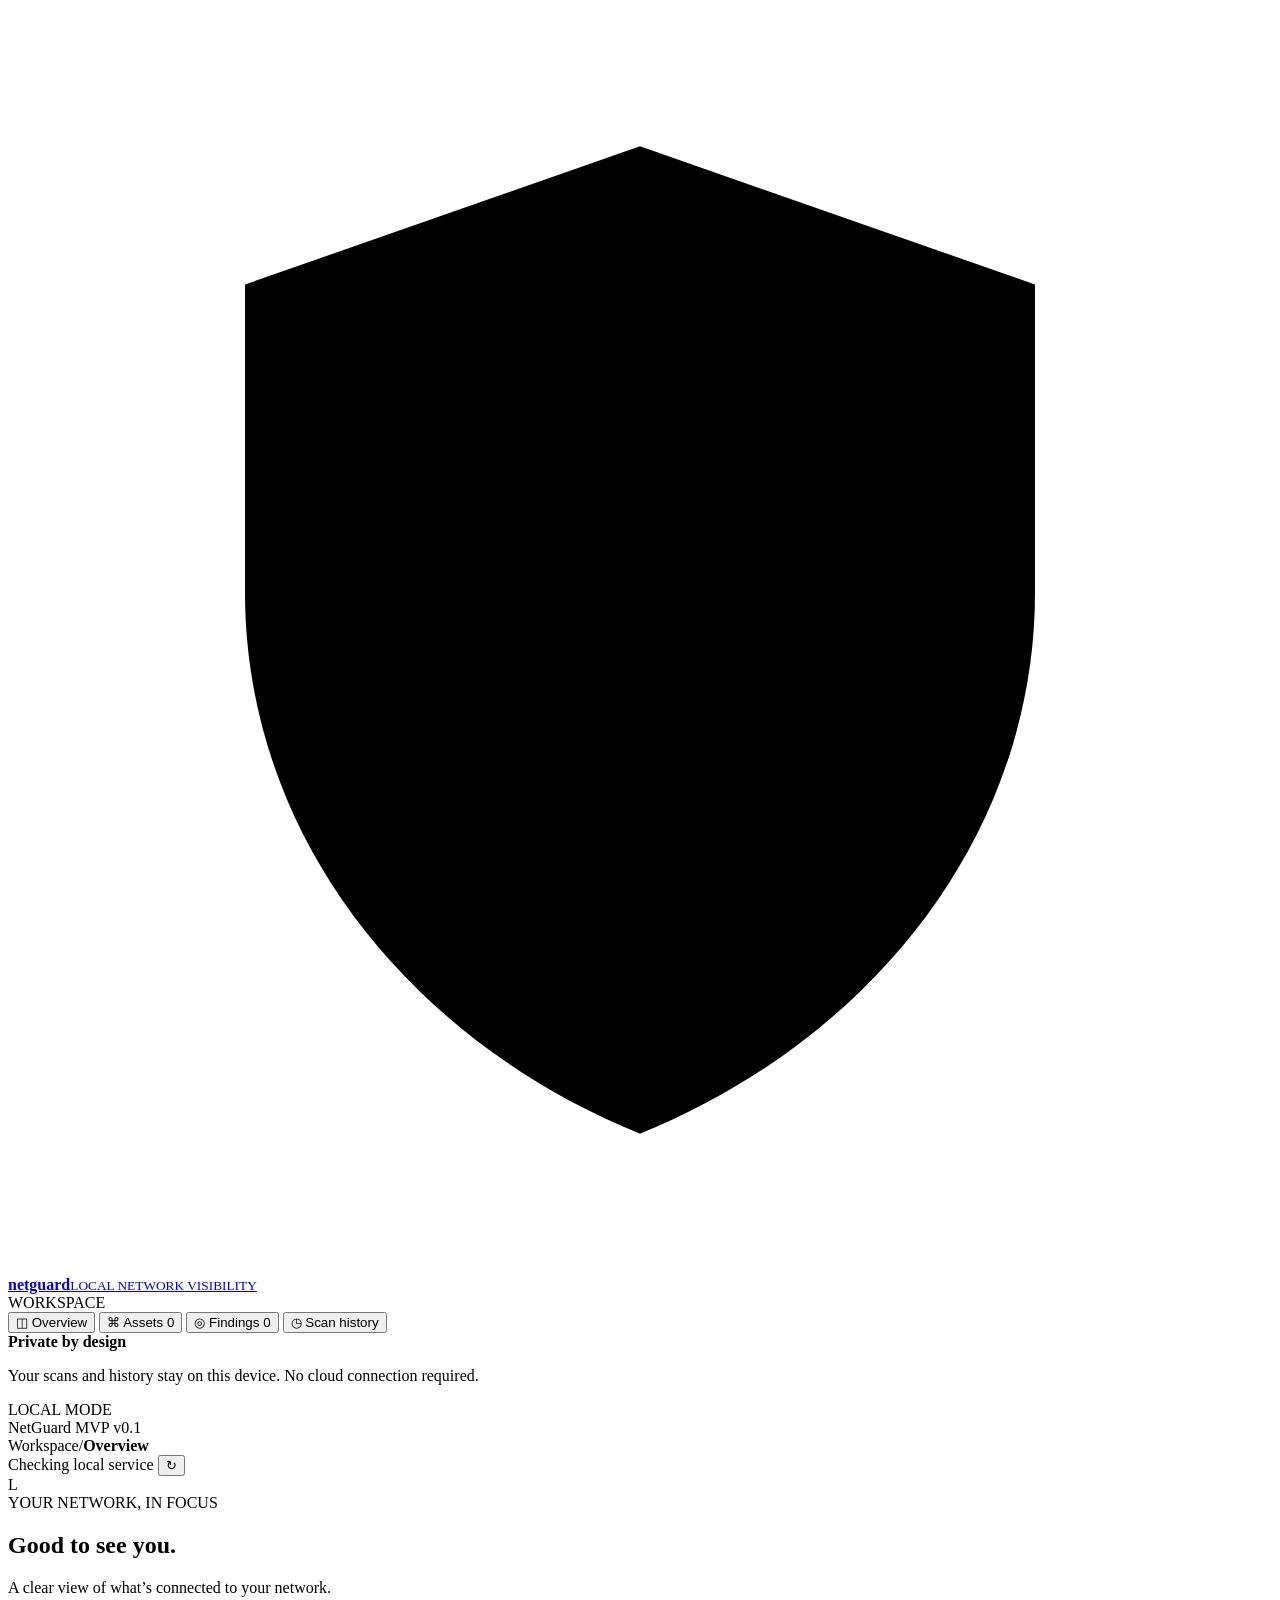
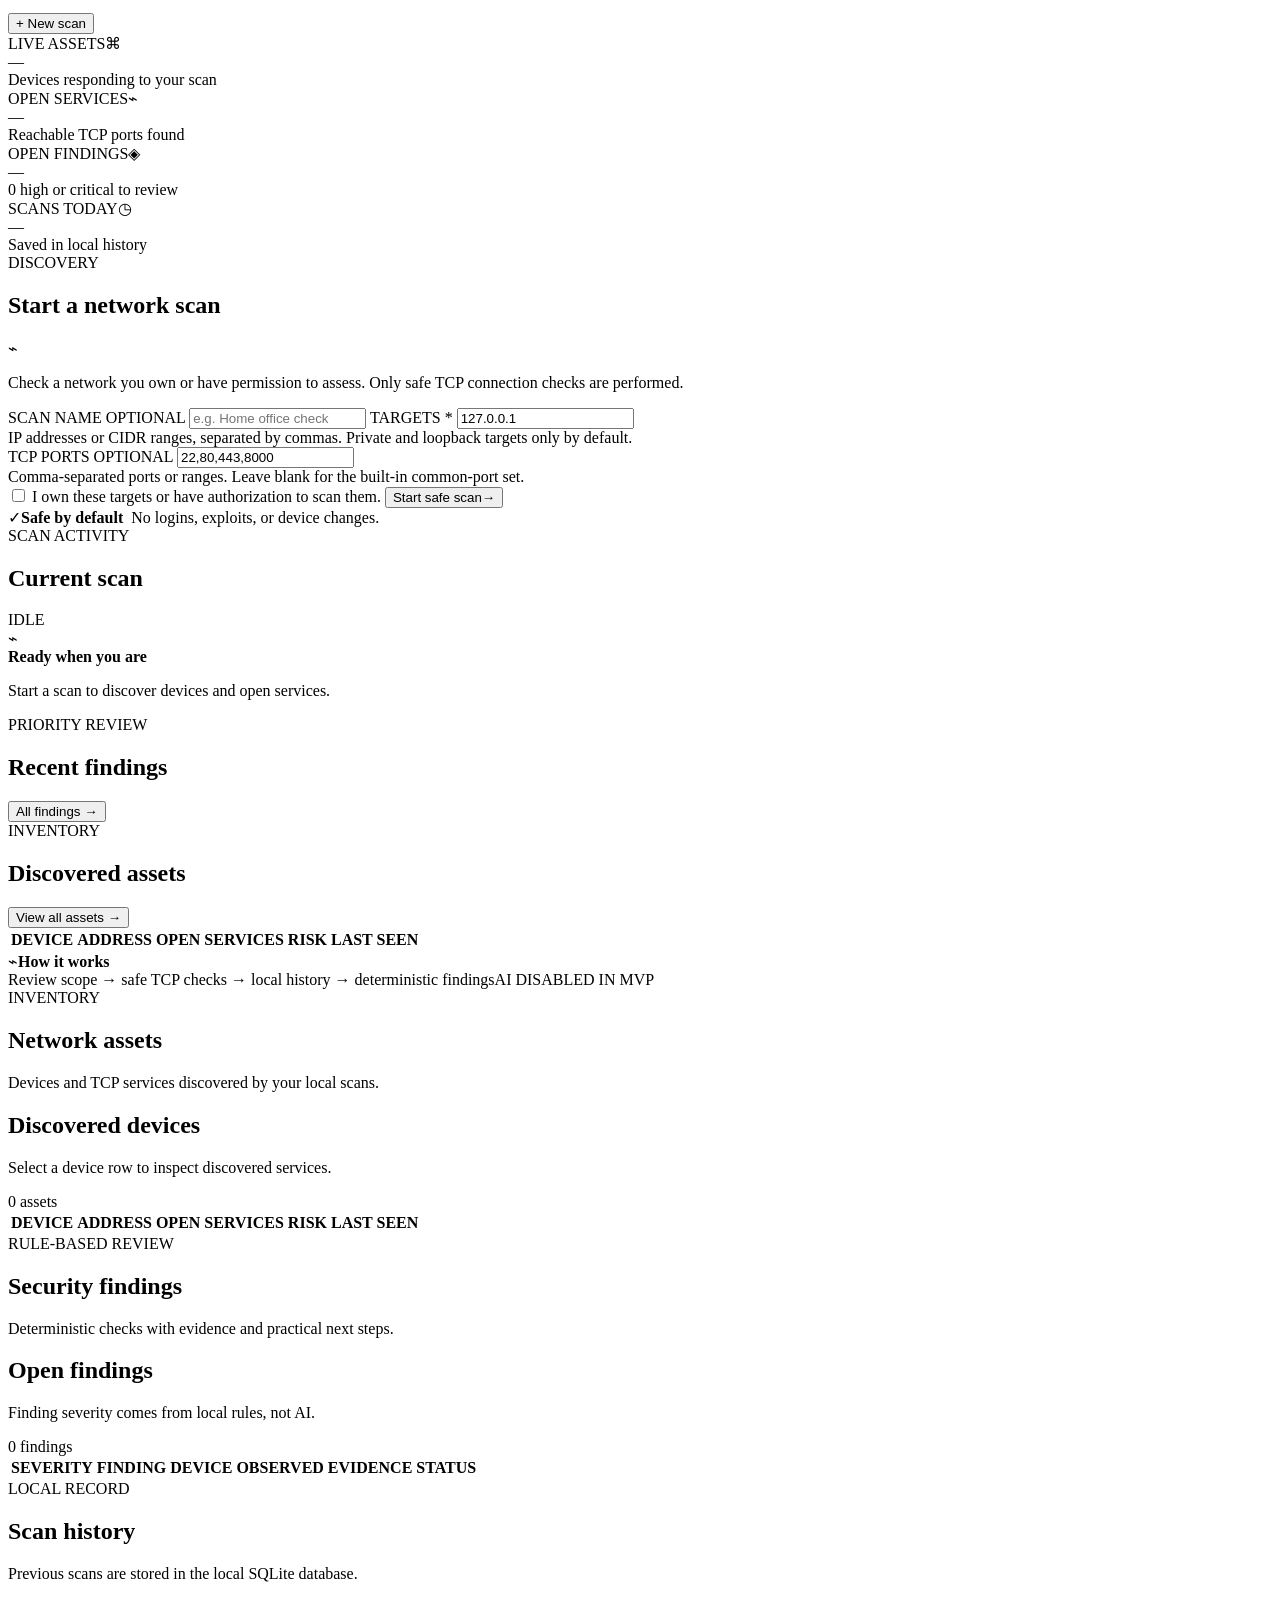
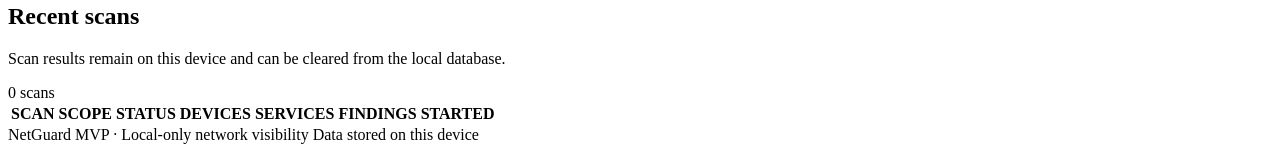
==== backend/app/static/index.html @ 57beff8f "first commit" ====
<!doctype html>
<html lang="en">
  <head>
    <meta charset="utf-8">
    <meta name="viewport" content="width=device-width, initial-scale=1">
    <meta name="theme-color" content="#0b1118">
    <meta name="description" content="Local-first network visibility for networks you own or are authorized to assess.">
    <title>NetGuard — Local Network Visibility</title>
    <link rel="stylesheet" href="/static/styles.css">
  </head>
  <body>
    <div class="app-shell">
      <aside class="sidebar">
        <a class="brand" href="/" aria-label="NetGuard home">
          <span class="brand-mark" aria-hidden="true">
            <svg viewBox="0 0 32 32"><path d="M16 3.5 26 7v7.8c0 6.1-4.1 11.3-10 13.7-5.9-2.4-10-7.6-10-13.7V7l10-3.5Z"/><path d="m11.5 15.8 3 3 6.2-6.2"/></svg>
          </span>
          <span class="brand-copy"><strong>netguard</strong><small>LOCAL NETWORK VISIBILITY</small></span>
        </a>

        <div class="sidebar-label">WORKSPACE</div>
        <nav class="primary-nav" aria-label="Main navigation">
          <button class="nav-item active" data-view="overview"><span class="nav-icon">◫</span> Overview</button>
          <button class="nav-item" data-view="assets"><span class="nav-icon">⌘</span> Assets <span class="nav-count" id="asset-nav-count">0</span></button>
          <button class="nav-item" data-view="findings"><span class="nav-icon">◎</span> Findings <span class="nav-count" id="finding-nav-count">0</span></button>
          <button class="nav-item" data-view="history"><span class="nav-icon">◷</span> Scan history</button>
        </nav>

        <div class="sidebar-spacer"></div>
        <div class="privacy-card">
          <div class="privacy-icon"><span class="live-dot"></span></div>
          <strong>Private by design</strong>
          <p>Your scans and history stay on this device. No cloud connection required.</p>
          <span class="privacy-status"><span class="live-dot"></span> LOCAL MODE</span>
        </div>
        <div class="sidebar-footer"><span class="version-mark"></span> NetGuard MVP <span class="version-number">v0.1</span></div>
      </aside>

      <main class="main-area">
        <header class="topbar">
          <div class="breadcrumb"><span>Workspace</span><span class="crumb-separator">/</span><strong id="current-section">Overview</strong></div>
          <div class="topbar-right">
            <span class="connection-pill"><span class="live-dot" id="api-dot"></span><span id="api-status">Checking local service</span></span>
            <button class="icon-button" id="refresh-button" title="Refresh data" aria-label="Refresh data">↻</button>
            <div class="avatar">L</div>
          </div>
        </header>

        <div id="notice" class="notice" role="status" hidden></div>
        <div class="content">
          <section class="view-panel active" id="view-overview">
            <div class="page-heading">
              <div>
                <div class="eyebrow"><span class="eyebrow-line"></span> YOUR NETWORK, IN FOCUS</div>
                <h1>Good to see you.</h1>
                <p class="page-subtitle">A clear view of what’s connected to your network.</p>
              </div>
              <button class="button button-primary" id="jump-to-scan"><span class="button-plus">+</span> New scan</button>
            </div>

            <div class="stats-grid">
              <article class="stat-card">
                <div class="stat-top"><span class="stat-label">LIVE ASSETS</span><span class="stat-symbol symbol-green">⌘</span></div>
                <div class="stat-value" id="stat-assets">—</div>
                <div class="stat-caption"><span class="status-dot green"></span>Devices responding to your scan</div>
              </article>
              <article class="stat-card">
                <div class="stat-top"><span class="stat-label">OPEN SERVICES</span><span class="stat-symbol symbol-blue">⌁</span></div>
                <div class="stat-value" id="stat-services">—</div>
                <div class="stat-caption">Reachable TCP ports found</div>
              </article>
              <article class="stat-card">
                <div class="stat-top"><span class="stat-label">OPEN FINDINGS</span><span class="stat-symbol symbol-amber">◈</span></div>
                <div class="stat-value" id="stat-findings">—</div>
                <div class="stat-caption"><span id="stat-high">0</span> high or critical to review</div>
              </article>
              <article class="stat-card">
                <div class="stat-top"><span class="stat-label">SCANS TODAY</span><span class="stat-symbol symbol-purple">◷</span></div>
                <div class="stat-value" id="stat-scans">—</div>
                <div class="stat-caption">Saved in local history</div>
              </article>
            </div>

            <div class="dashboard-grid">
              <section class="panel scan-panel" id="new-scan-panel">
                <div class="panel-heading">
                  <div><div class="eyebrow"><span class="eyebrow-line"></span> DISCOVERY</div><h2>Start a network scan</h2></div>
                  <span class="panel-icon">⌁</span>
                </div>
                <p class="panel-description">Check a network you own or have permission to assess. Only safe TCP connection checks are performed.</p>
                <form id="scan-form">
                  <label class="field-label" for="scan-name">SCAN NAME <span class="optional">OPTIONAL</span></label>
                  <input class="text-input" id="scan-name" name="name" maxlength="200" placeholder="e.g. Home office check">

                  <label class="field-label" for="scan-targets">TARGETS <span class="required-mark">*</span></label>
                  <input class="text-input mono-input" id="scan-targets" name="targets" required value="127.0.0.1" placeholder="127.0.0.1 or 192.168.1.0/28">
                  <div class="field-hint">IP addresses or CIDR ranges, separated by commas. Private and loopback targets only by default.</div>

                  <label class="field-label" for="scan-ports">TCP PORTS <span class="optional">OPTIONAL</span></label>
                  <input class="text-input mono-input" id="scan-ports" name="ports" placeholder="22,80,443,8000" value="22,80,443,8000">
                  <div class="field-hint">Comma-separated ports or ranges. Leave blank for the built-in common-port set.</div>

                  <label class="confirm-row" for="scan-authorized">
                    <input type="checkbox" id="scan-authorized" required>
                    <span>I own these targets or have authorization to scan them.</span>
                  </label>
                  <button class="button button-primary scan-submit" id="scan-submit" type="submit"><span>Start safe scan</span><span aria-hidden="true">→</span></button>
                </form>
                <div class="safe-note"><span class="safe-shield">✓</span><span><strong>Safe by default</strong> &nbsp;No logins, exploits, or device changes.</span></div>
              </section>

              <div class="right-stack">
                <section class="panel current-scan-panel">
                  <div class="panel-heading compact-heading">
                    <div><div class="eyebrow"><span class="eyebrow-line"></span> SCAN ACTIVITY</div><h2>Current scan</h2></div>
                    <span class="scan-state-pill" id="current-scan-state"><span class="status-dot gray"></span> IDLE</span>
                  </div>
                  <div id="current-scan-content" class="empty-activity">
                    <div class="empty-orbit"><span>⌁</span></div>
                    <strong>Ready when you are</strong>
                    <p>Start a scan to discover devices and open services.</p>
                  </div>
                </section>

                <section class="panel findings-panel">
                  <div class="panel-heading compact-heading">
                    <div><div class="eyebrow"><span class="eyebrow-line"></span> PRIORITY REVIEW</div><h2>Recent findings</h2></div>
                    <button class="text-link" data-view-link="findings">All findings <span>→</span></button>
                  </div>
                  <div id="recent-findings" class="compact-list"><div class="skeleton-row"></div><div class="skeleton-row"></div></div>
                </section>
              </div>
            </div>

            <section class="panel assets-panel">
              <div class="panel-heading">
                <div><div class="eyebrow"><span class="eyebrow-line"></span> INVENTORY</div><h2>Discovered assets</h2></div>
                <button class="text-link" data-view-link="assets">View all assets <span>→</span></button>
              </div>
              <div class="table-wrap"><table><thead><tr><th>DEVICE</th><th>ADDRESS</th><th>OPEN SERVICES</th><th>RISK</th><th>LAST SEEN</th></tr></thead><tbody id="asset-preview-body"></tbody></table></div>
              <div class="table-empty" id="asset-preview-empty" hidden><span class="empty-table-icon">⌘</span><strong>No assets discovered yet</strong><span>Run your first scan to build a local inventory.</span></div>
            </section>
            <div class="workflow-note"><span class="workflow-icon">⌁</span><span><strong>How it works</strong><br>Review scope <b>→</b> safe TCP checks <b>→</b> local history <b>→</b> deterministic findings</span><span class="workflow-tag">AI DISABLED IN MVP</span></div>
          </section>

          <section class="view-panel" id="view-assets">
            <div class="page-heading simple-heading"><div><div class="eyebrow"><span class="eyebrow-line"></span> INVENTORY</div><h1>Network assets</h1><p class="page-subtitle">Devices and TCP services discovered by your local scans.</p></div></div>
            <section class="panel full-table-panel"><div class="panel-heading"><div><h2>Discovered devices</h2><p class="panel-description">Select a device row to inspect discovered services.</p></div><span class="result-count" id="asset-result-count">0 assets</span></div><div class="table-wrap"><table><thead><tr><th>DEVICE</th><th>ADDRESS</th><th>OPEN SERVICES</th><th>RISK</th><th>LAST SEEN</th></tr></thead><tbody id="asset-table-body"></tbody></table></div><div class="table-empty" id="asset-empty" hidden><span class="empty-table-icon">⌘</span><strong>Your inventory is empty</strong><span>Start a safe scan to discover network devices.</span></div></section>
          </section>

          <section class="view-panel" id="view-findings">
            <div class="page-heading simple-heading"><div><div class="eyebrow"><span class="eyebrow-line"></span> RULE-BASED REVIEW</div><h1>Security findings</h1><p class="page-subtitle">Deterministic checks with evidence and practical next steps.</p></div></div>
            <section class="panel full-table-panel"><div class="panel-heading"><div><h2>Open findings</h2><p class="panel-description">Finding severity comes from local rules, not AI.</p></div><span class="result-count" id="finding-result-count">0 findings</span></div><div class="table-wrap"><table class="findings-table"><thead><tr><th>SEVERITY</th><th>FINDING</th><th>DEVICE</th><th>OBSERVED EVIDENCE</th><th>STATUS</th></tr></thead><tbody id="finding-table-body"></tbody></table></div><div class="table-empty" id="finding-empty" hidden><span class="empty-table-icon">✓</span><strong>No open findings</strong><span>Run a scan to review locally detected issues.</span></div></section>
          </section>

          <section class="view-panel" id="view-history">
            <div class="page-heading simple-heading"><div><div class="eyebrow"><span class="eyebrow-line"></span> LOCAL RECORD</div><h1>Scan history</h1><p class="page-subtitle">Previous scans are stored in the local SQLite database.</p></div></div>
            <section class="panel full-table-panel"><div class="panel-heading"><div><h2>Recent scans</h2><p class="panel-description">Scan results remain on this device and can be cleared from the local database.</p></div><span class="result-count" id="history-result-count">0 scans</span></div><div class="table-wrap"><table><thead><tr><th>SCAN</th><th>SCOPE</th><th>STATUS</th><th>DEVICES</th><th>SERVICES</th><th>FINDINGS</th><th>STARTED</th></tr></thead><tbody id="history-table-body"></tbody></table></div><div class="table-empty" id="history-empty" hidden><span class="empty-table-icon">◷</span><strong>No scans saved yet</strong><span>Completed scan history will appear here.</span></div></section>
          </section>

          <footer class="main-footer"><span>NetGuard MVP <span class="footer-separator">·</span> Local-only network visibility</span><span><span class="live-dot"></span> Data stored on this device</span></footer>
        </div>
      </main>
    </div>
    <script src="/static/app.js" defer></script>
  </body>
</html>
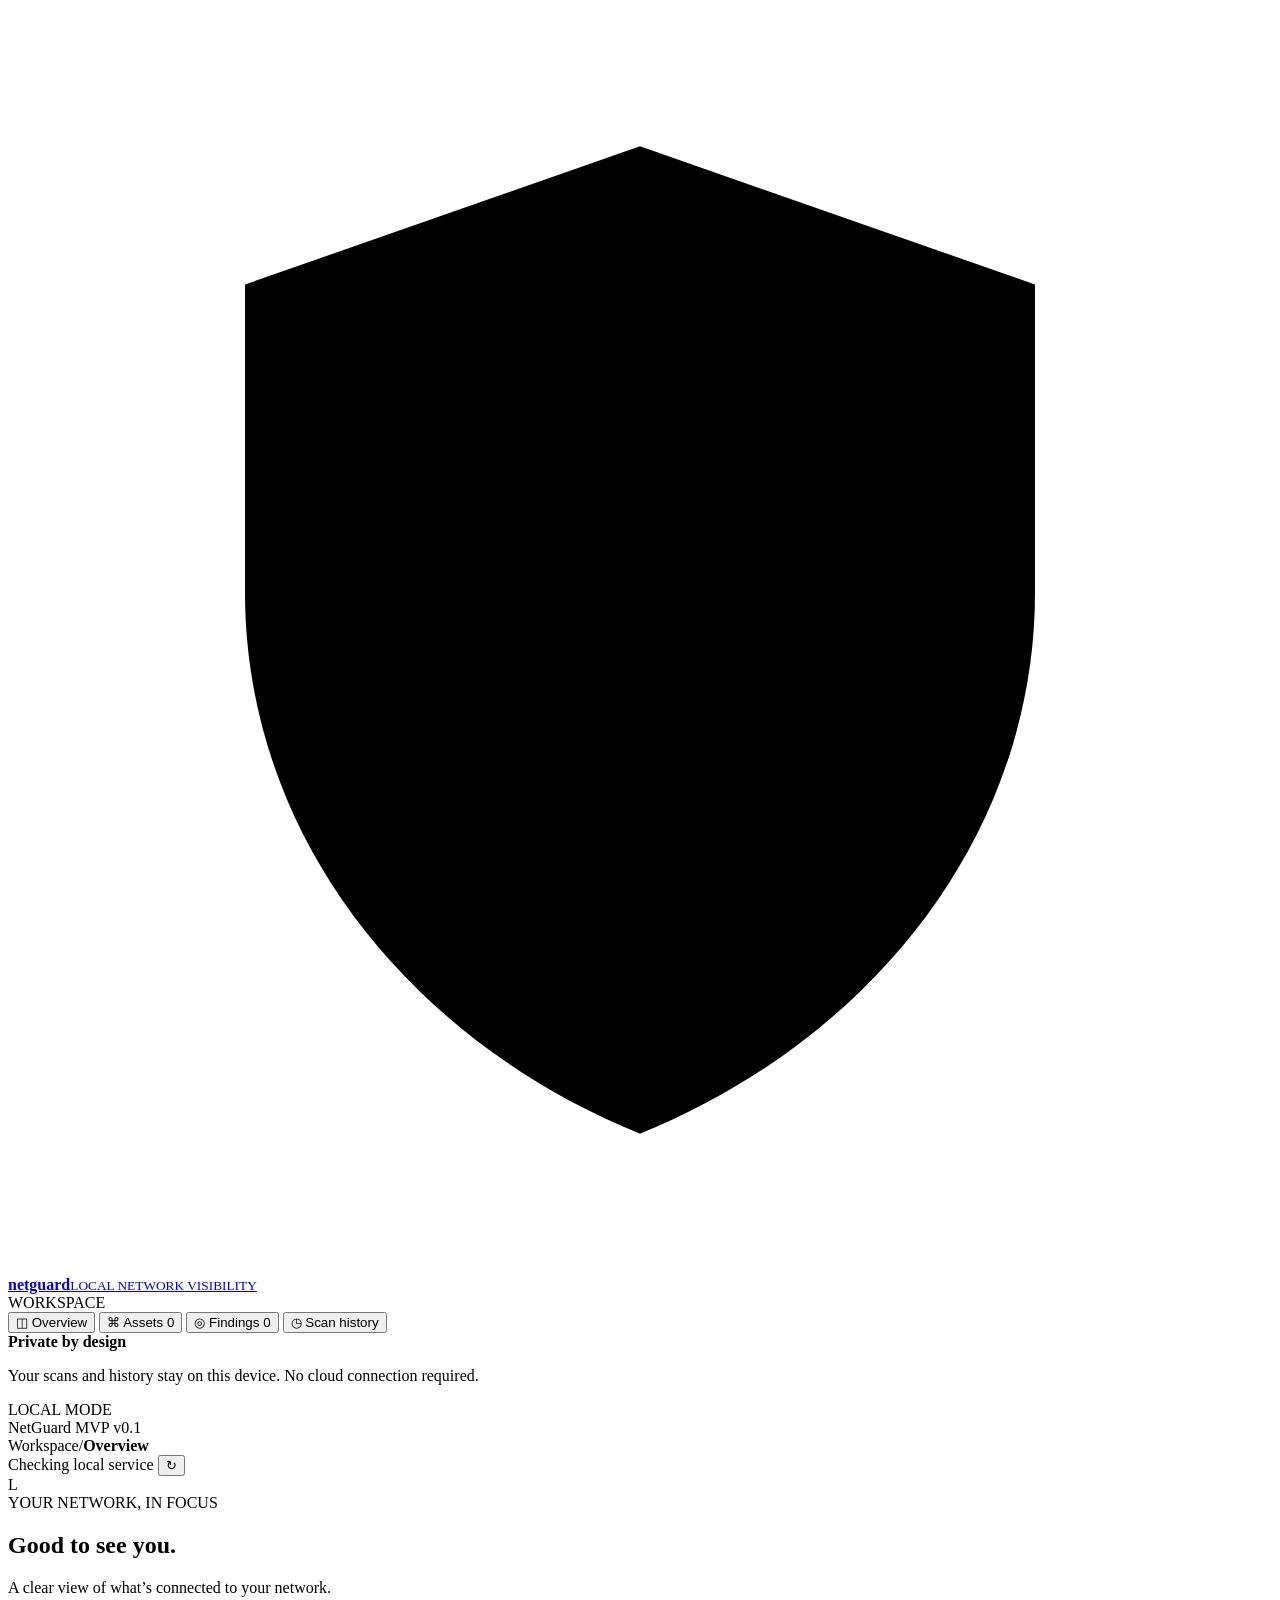
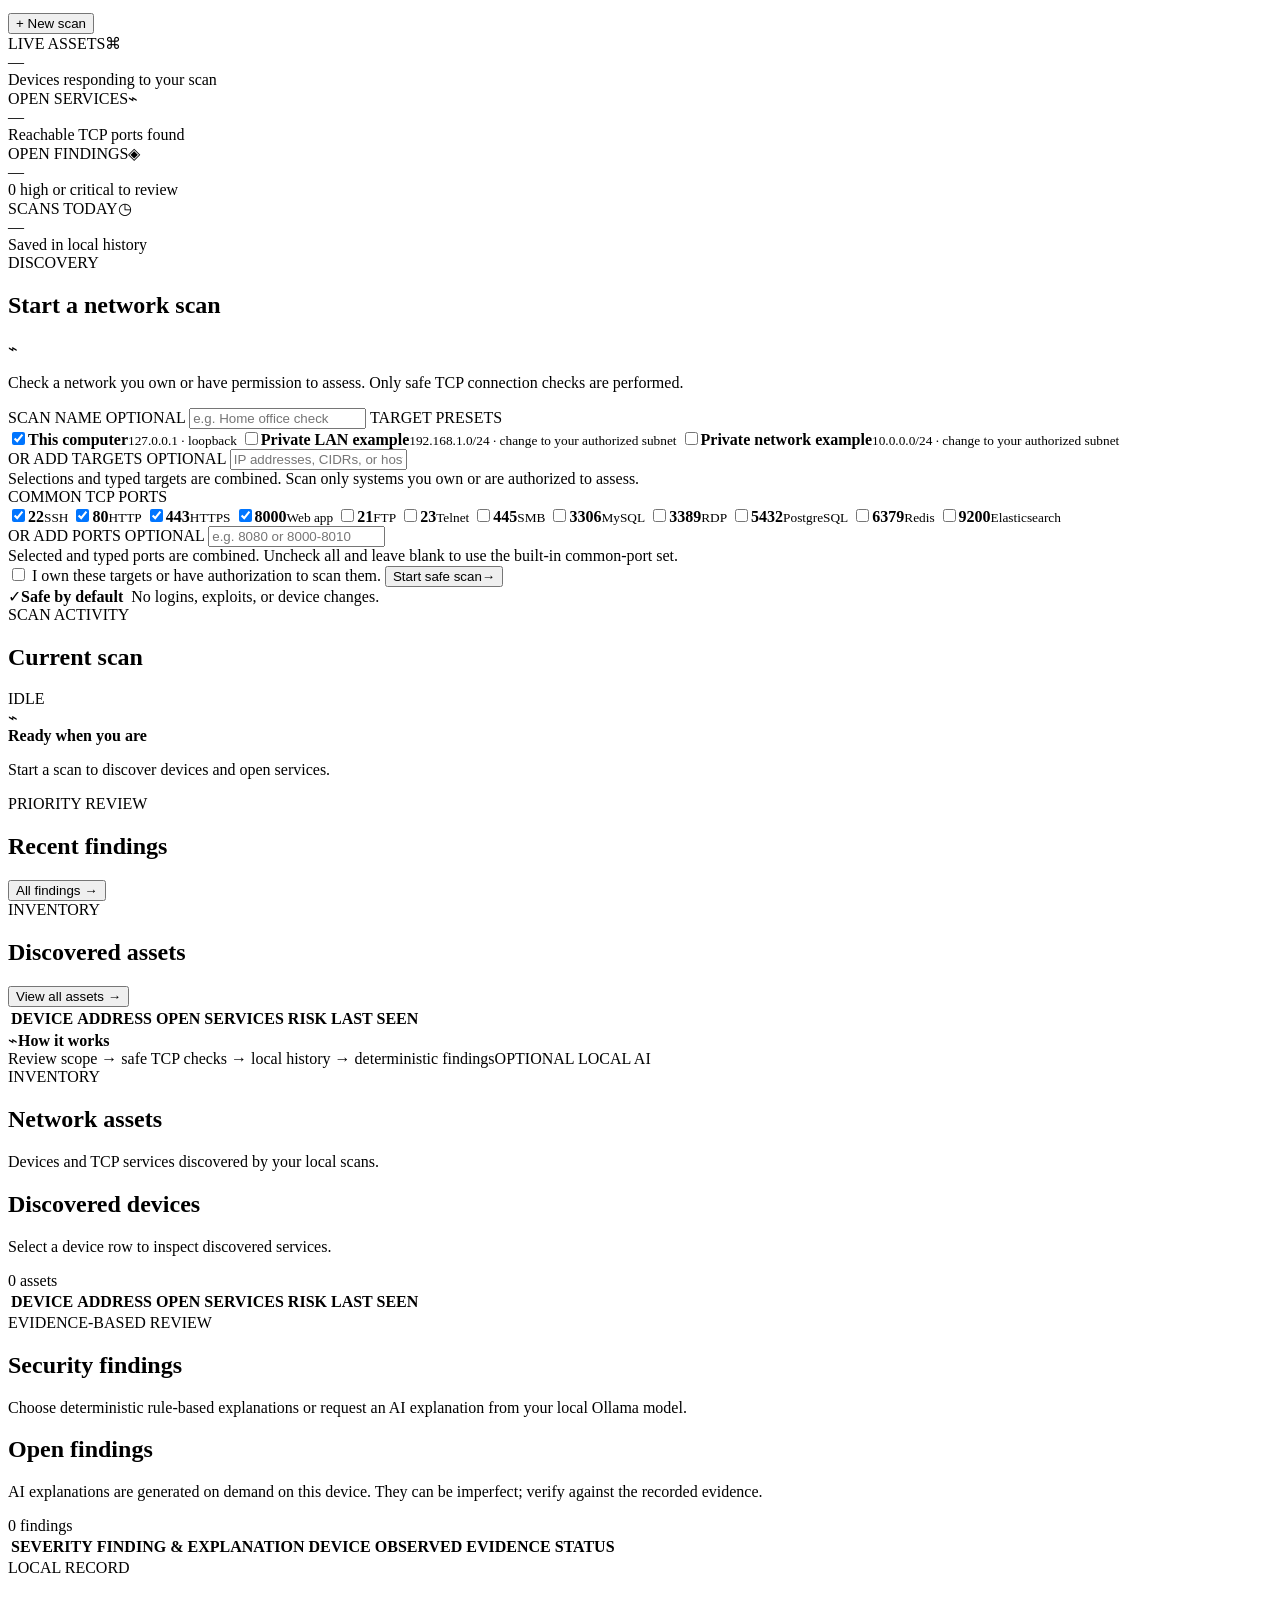
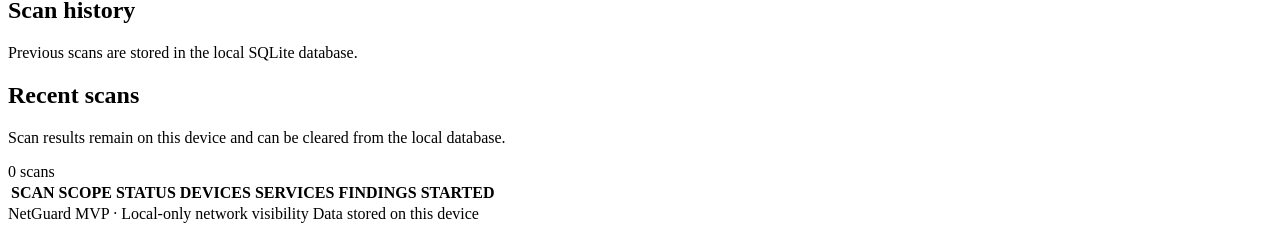
==== commit 66394385: "1)Added Scope Planner  2)Added History Analysis 3)Added Risk Prioritization 4)Added Verifier Validat" ====
--- a/backend/app/static/index.html
+++ b/backend/app/static/index.html
@@ -92,13 +92,34 @@
                   <label class="field-label" for="scan-name">SCAN NAME <span class="optional">OPTIONAL</span></label>
                   <input class="text-input" id="scan-name" name="name" maxlength="200" placeholder="e.g. Home office check">
 
-                  <label class="field-label" for="scan-targets">TARGETS <span class="required-mark">*</span></label>
-                  <input class="text-input mono-input" id="scan-targets" name="targets" required value="127.0.0.1" placeholder="127.0.0.1 or 192.168.1.0/28">
-                  <div class="field-hint">IP addresses or CIDR ranges, separated by commas. Private and loopback targets only by default.</div>
+                  <span class="field-label">TARGET PRESETS</span>
+                  <div class="preset-list" aria-label="Target presets">
+                    <label class="preset-option"><input type="checkbox" name="target-preset" value="127.0.0.1" checked><span><strong>This computer</strong><small>127.0.0.1 · loopback</small></span></label>
+                    <label class="preset-option"><input type="checkbox" name="target-preset" value="192.168.1.0/24"><span><strong>Private LAN example</strong><small>192.168.1.0/24 · change to your authorized subnet</small></span></label>
+                    <label class="preset-option"><input type="checkbox" name="target-preset" value="10.0.0.0/24"><span><strong>Private network example</strong><small>10.0.0.0/24 · change to your authorized subnet</small></span></label>
+                  </div>
+                  <label class="field-label" for="scan-targets">OR ADD TARGETS <span class="optional">OPTIONAL</span></label>
+                  <input class="text-input mono-input" id="scan-targets" name="targets" placeholder="IP addresses, CIDRs, or hostnames">
+                  <div class="field-hint">Selections and typed targets are combined. Scan only systems you own or are authorized to assess.</div>
 
-                  <label class="field-label" for="scan-ports">TCP PORTS <span class="optional">OPTIONAL</span></label>
-                  <input class="text-input mono-input" id="scan-ports" name="ports" placeholder="22,80,443,8000" value="22,80,443,8000">
-                  <div class="field-hint">Comma-separated ports or ranges. Leave blank for the built-in common-port set.</div>
+                  <span class="field-label">COMMON TCP PORTS</span>
+                  <div class="preset-list port-presets" aria-label="Common TCP port presets">
+                    <label class="preset-option"><input type="checkbox" name="port-preset" value="22" checked><span><strong>22</strong><small>SSH</small></span></label>
+                    <label class="preset-option"><input type="checkbox" name="port-preset" value="80" checked><span><strong>80</strong><small>HTTP</small></span></label>
+                    <label class="preset-option"><input type="checkbox" name="port-preset" value="443" checked><span><strong>443</strong><small>HTTPS</small></span></label>
+                    <label class="preset-option"><input type="checkbox" name="port-preset" value="8000" checked><span><strong>8000</strong><small>Web app</small></span></label>
+                    <label class="preset-option"><input type="checkbox" name="port-preset" value="21"><span><strong>21</strong><small>FTP</small></span></label>
+                    <label class="preset-option"><input type="checkbox" name="port-preset" value="23"><span><strong>23</strong><small>Telnet</small></span></label>
+                    <label class="preset-option"><input type="checkbox" name="port-preset" value="445"><span><strong>445</strong><small>SMB</small></span></label>
+                    <label class="preset-option"><input type="checkbox" name="port-preset" value="3306"><span><strong>3306</strong><small>MySQL</small></span></label>
+                    <label class="preset-option"><input type="checkbox" name="port-preset" value="3389"><span><strong>3389</strong><small>RDP</small></span></label>
+                    <label class="preset-option"><input type="checkbox" name="port-preset" value="5432"><span><strong>5432</strong><small>PostgreSQL</small></span></label>
+                    <label class="preset-option"><input type="checkbox" name="port-preset" value="6379"><span><strong>6379</strong><small>Redis</small></span></label>
+                    <label class="preset-option"><input type="checkbox" name="port-preset" value="9200"><span><strong>9200</strong><small>Elasticsearch</small></span></label>
+                  </div>
+                  <label class="field-label" for="scan-ports">OR ADD PORTS <span class="optional">OPTIONAL</span></label>
+                  <input class="text-input mono-input" id="scan-ports" name="ports" placeholder="e.g. 8080 or 8000-8010">
+                  <div class="field-hint">Selected and typed ports are combined. Uncheck all and leave blank to use the built-in common-port set.</div>
 
                   <label class="confirm-row" for="scan-authorized">
                     <input type="checkbox" id="scan-authorized" required>
@@ -140,7 +161,7 @@
               <div class="table-wrap"><table><thead><tr><th>DEVICE</th><th>ADDRESS</th><th>OPEN SERVICES</th><th>RISK</th><th>LAST SEEN</th></tr></thead><tbody id="asset-preview-body"></tbody></table></div>
               <div class="table-empty" id="asset-preview-empty" hidden><span class="empty-table-icon">⌘</span><strong>No assets discovered yet</strong><span>Run your first scan to build a local inventory.</span></div>
             </section>
-            <div class="workflow-note"><span class="workflow-icon">⌁</span><span><strong>How it works</strong><br>Review scope <b>→</b> safe TCP checks <b>→</b> local history <b>→</b> deterministic findings</span><span class="workflow-tag">AI DISABLED IN MVP</span></div>
+            <div class="workflow-note"><span class="workflow-icon">⌁</span><span><strong>How it works</strong><br>Review scope <b>→</b> safe TCP checks <b>→</b> local history <b>→</b> deterministic findings</span><span class="workflow-tag">OPTIONAL LOCAL AI</span></div>
           </section>
 
           <section class="view-panel" id="view-assets">
@@ -149,8 +170,8 @@
           </section>
 
           <section class="view-panel" id="view-findings">
-            <div class="page-heading simple-heading"><div><div class="eyebrow"><span class="eyebrow-line"></span> RULE-BASED REVIEW</div><h1>Security findings</h1><p class="page-subtitle">Deterministic checks with evidence and practical next steps.</p></div></div>
-            <section class="panel full-table-panel"><div class="panel-heading"><div><h2>Open findings</h2><p class="panel-description">Finding severity comes from local rules, not AI.</p></div><span class="result-count" id="finding-result-count">0 findings</span></div><div class="table-wrap"><table class="findings-table"><thead><tr><th>SEVERITY</th><th>FINDING</th><th>DEVICE</th><th>OBSERVED EVIDENCE</th><th>STATUS</th></tr></thead><tbody id="finding-table-body"></tbody></table></div><div class="table-empty" id="finding-empty" hidden><span class="empty-table-icon">✓</span><strong>No open findings</strong><span>Run a scan to review locally detected issues.</span></div></section>
+            <div class="page-heading simple-heading"><div><div class="eyebrow"><span class="eyebrow-line"></span> EVIDENCE-BASED REVIEW</div><h1>Security findings</h1><p class="page-subtitle">Choose deterministic rule-based explanations or request an AI explanation from your local Ollama model.</p></div></div>
+            <section class="panel full-table-panel"><div class="panel-heading"><div><h2>Open findings</h2><p class="panel-description">AI explanations are generated on demand on this device. They can be imperfect; verify against the recorded evidence.</p></div><span class="result-count" id="finding-result-count">0 findings</span></div><div class="table-wrap"><table class="findings-table"><thead><tr><th>SEVERITY</th><th>FINDING &amp; EXPLANATION</th><th>DEVICE</th><th>OBSERVED EVIDENCE</th><th>STATUS</th></tr></thead><tbody id="finding-table-body"></tbody></table></div><div class="table-empty" id="finding-empty" hidden><span class="empty-table-icon">✓</span><strong>No open findings</strong><span>Run a scan to review locally detected issues.</span></div></section>
           </section>
 
           <section class="view-panel" id="view-history">
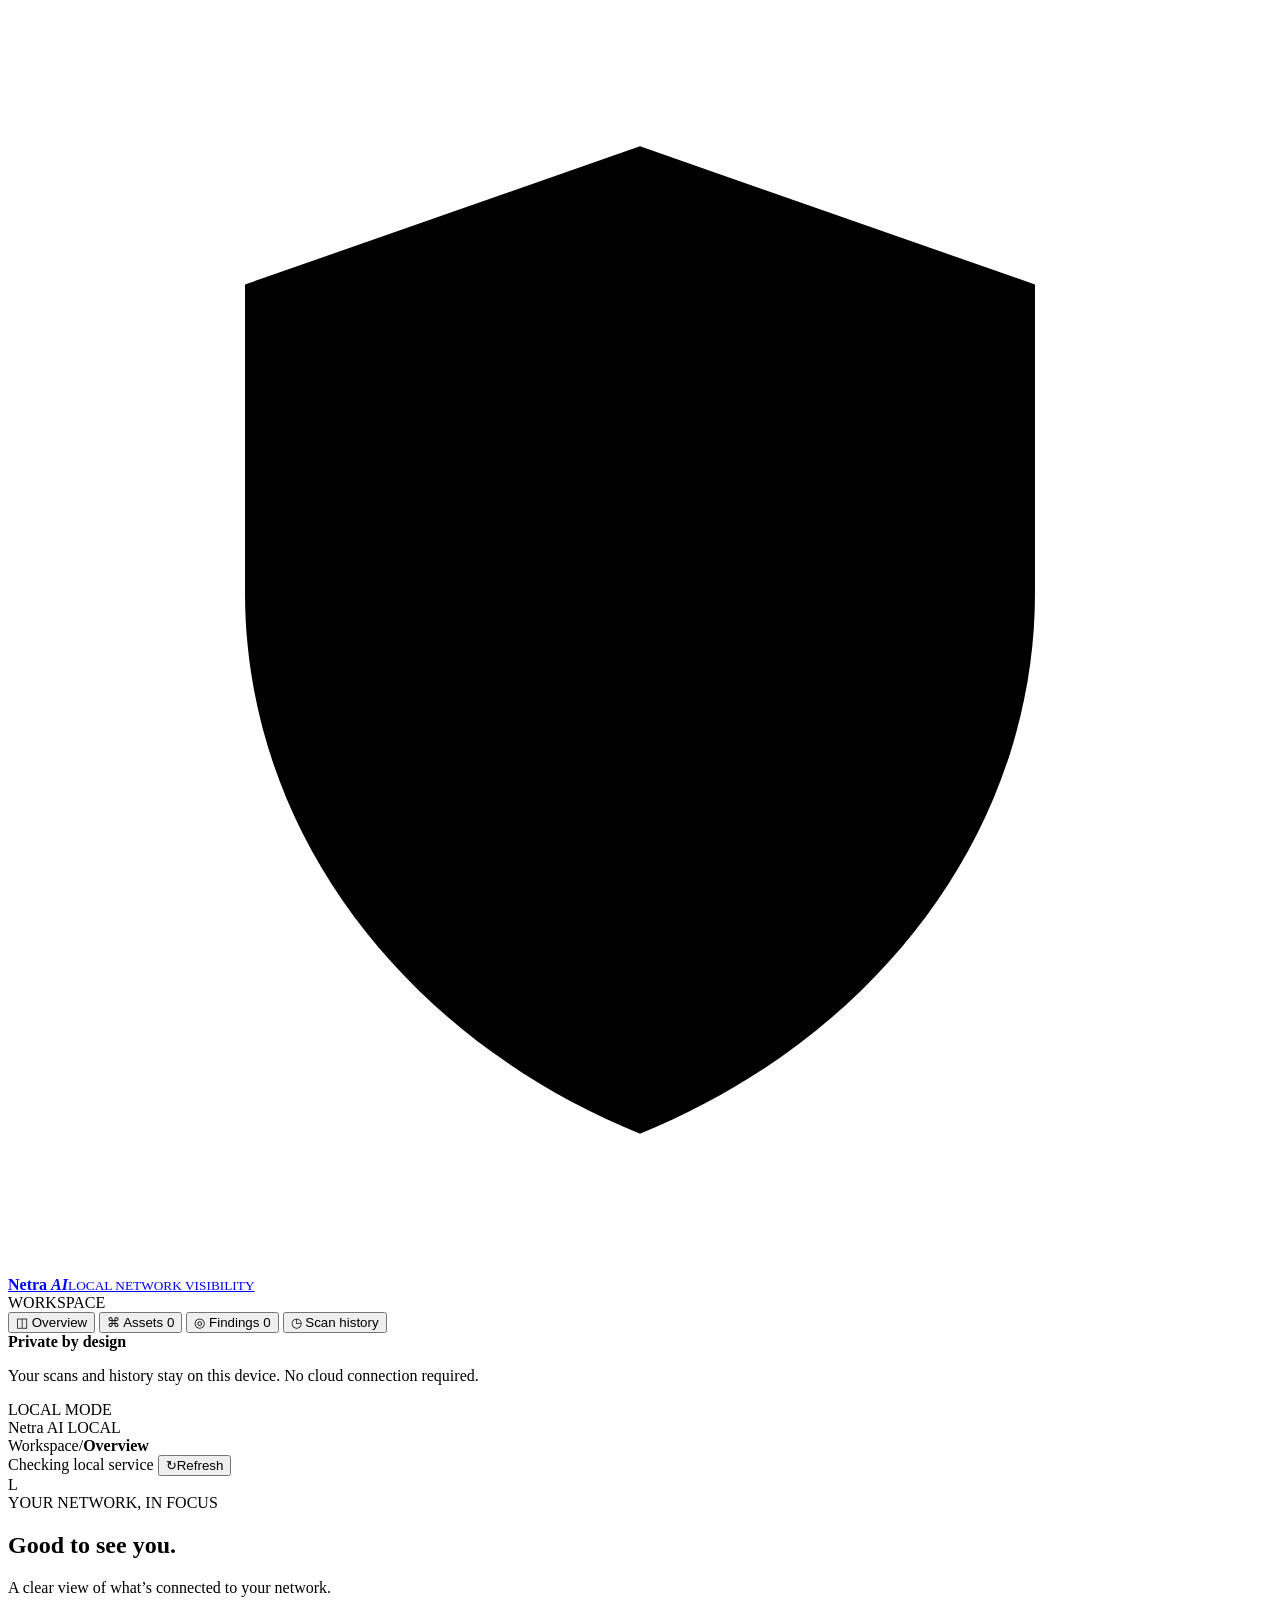
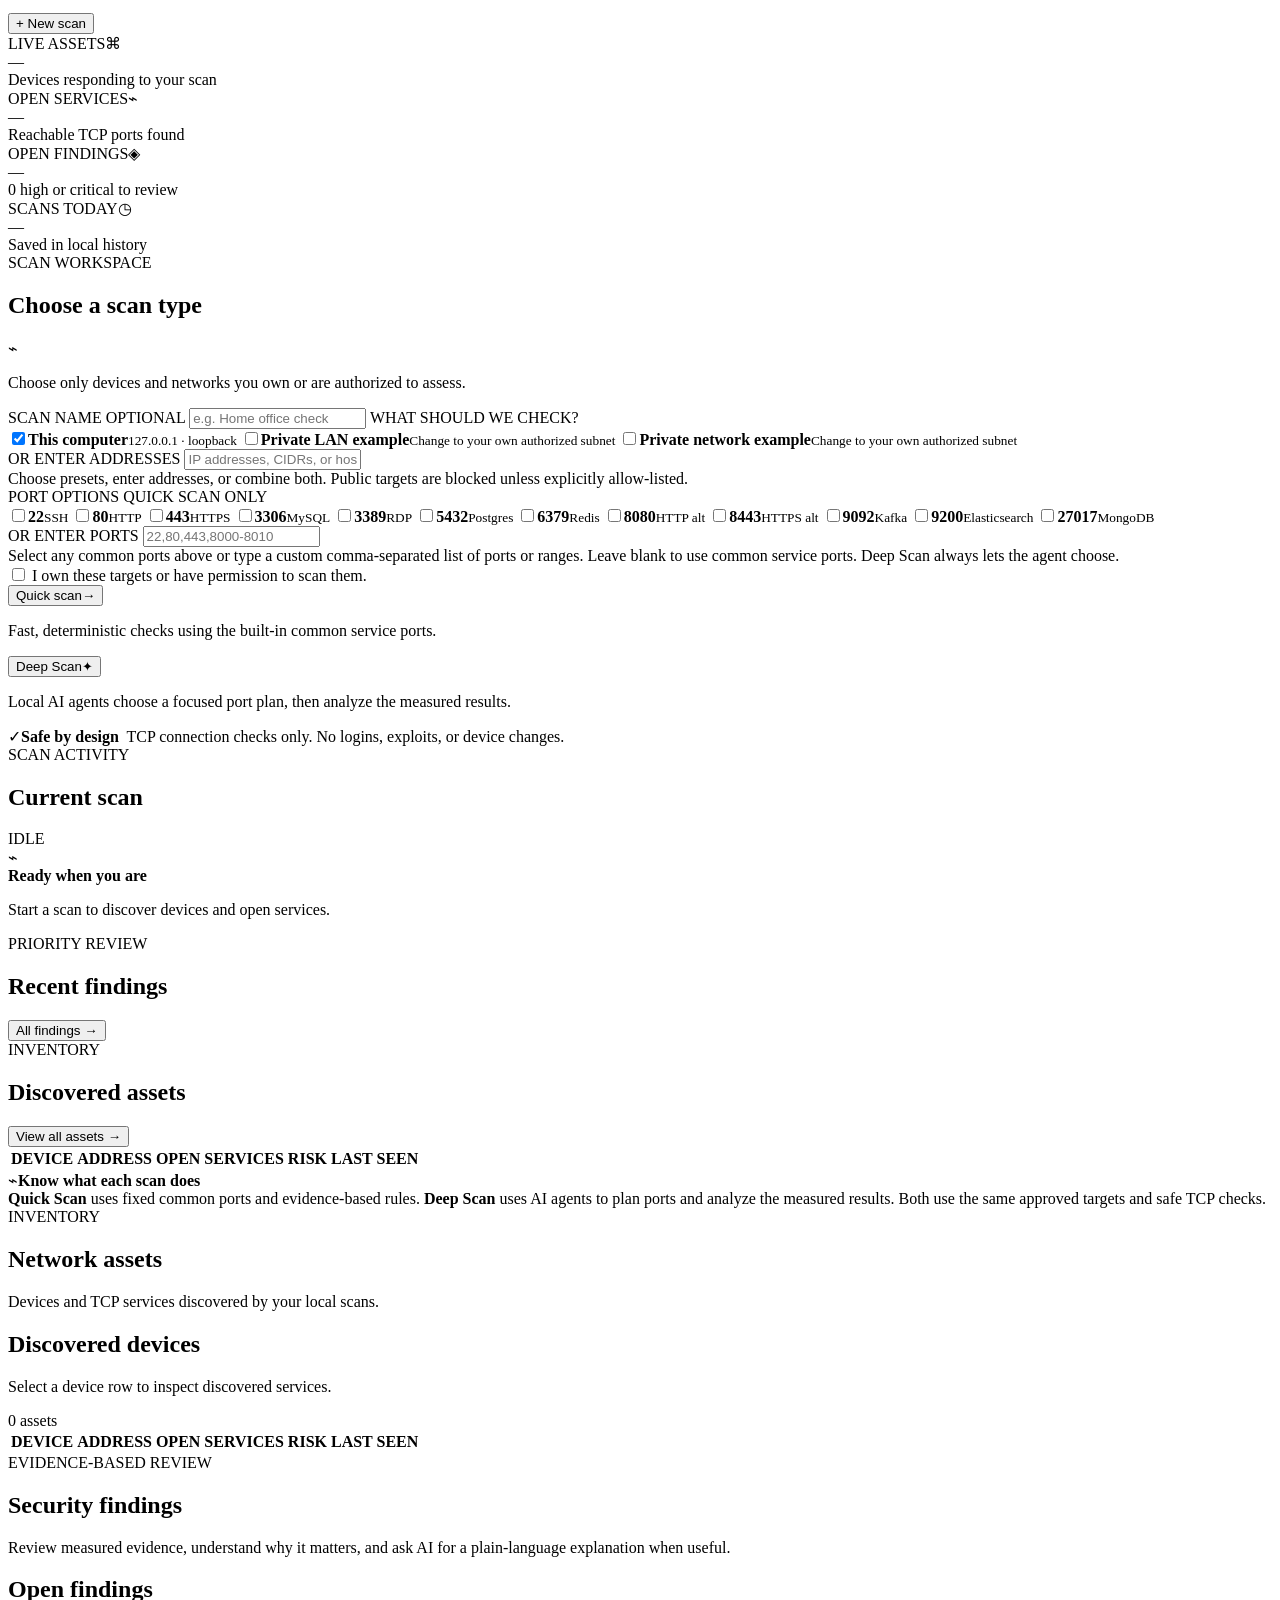
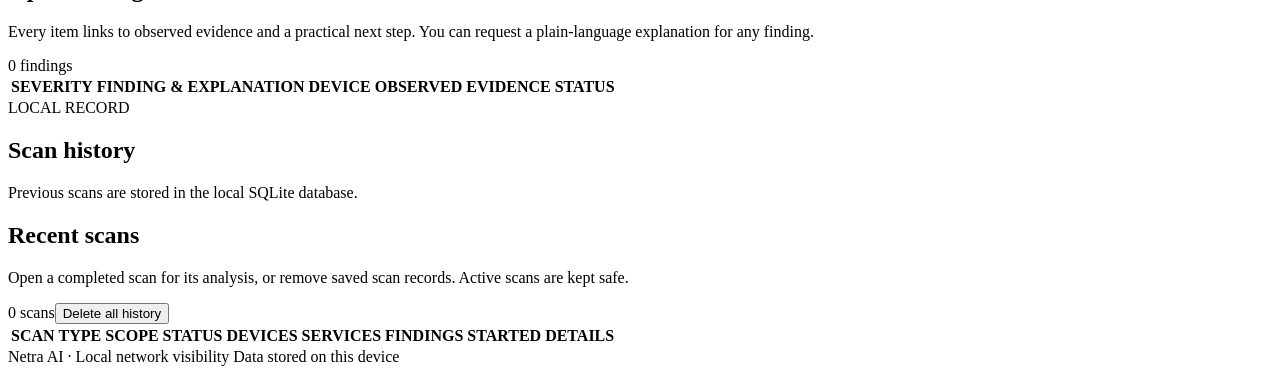
==== commit 65c9a525: "added a lot of stuff, Deep Search Using AI agents, frontend dashboard, debugging, edge cases, downlo" ====
--- a/backend/app/static/index.html
+++ b/backend/app/static/index.html
@@ -5,25 +5,25 @@
     <meta name="viewport" content="width=device-width, initial-scale=1">
     <meta name="theme-color" content="#0b1118">
     <meta name="description" content="Local-first network visibility for networks you own or are authorized to assess.">
-    <title>NetGuard — Local Network Visibility</title>
+    <title>Netra AI — Local Network Visibility</title>
     <link rel="stylesheet" href="/static/styles.css">
   </head>
   <body>
     <div class="app-shell">
       <aside class="sidebar">
-        <a class="brand" href="/" aria-label="NetGuard home">
+        <a class="brand" href="/" aria-label="Netra AI home">
           <span class="brand-mark" aria-hidden="true">
             <svg viewBox="0 0 32 32"><path d="M16 3.5 26 7v7.8c0 6.1-4.1 11.3-10 13.7-5.9-2.4-10-7.6-10-13.7V7l10-3.5Z"/><path d="m11.5 15.8 3 3 6.2-6.2"/></svg>
           </span>
-          <span class="brand-copy"><strong>netguard</strong><small>LOCAL NETWORK VISIBILITY</small></span>
+          <span class="brand-copy"><strong>Netra <em>AI</em></strong><small>LOCAL NETWORK VISIBILITY</small></span>
         </a>
 
         <div class="sidebar-label">WORKSPACE</div>
         <nav class="primary-nav" aria-label="Main navigation">
-          <button class="nav-item active" data-view="overview"><span class="nav-icon">◫</span> Overview</button>
-          <button class="nav-item" data-view="assets"><span class="nav-icon">⌘</span> Assets <span class="nav-count" id="asset-nav-count">0</span></button>
-          <button class="nav-item" data-view="findings"><span class="nav-icon">◎</span> Findings <span class="nav-count" id="finding-nav-count">0</span></button>
-          <button class="nav-item" data-view="history"><span class="nav-icon">◷</span> Scan history</button>
+          <button class="nav-item active" data-view="overview" aria-label="Overview" title="Overview"><span class="nav-icon">◫</span> Overview</button>
+          <button class="nav-item" data-view="assets" aria-label="Assets" title="Assets"><span class="nav-icon">⌘</span> Assets <span class="nav-count" id="asset-nav-count">0</span></button>
+          <button class="nav-item" data-view="findings" aria-label="Findings" title="Findings"><span class="nav-icon">◎</span> Findings <span class="nav-count" id="finding-nav-count">0</span></button>
+          <button class="nav-item" data-view="history" aria-label="Scan history" title="Scan history"><span class="nav-icon">◷</span> Scan history</button>
         </nav>
 
         <div class="sidebar-spacer"></div>
@@ -33,7 +33,7 @@
           <p>Your scans and history stay on this device. No cloud connection required.</p>
           <span class="privacy-status"><span class="live-dot"></span> LOCAL MODE</span>
         </div>
-        <div class="sidebar-footer"><span class="version-mark"></span> NetGuard MVP <span class="version-number">v0.1</span></div>
+        <div class="sidebar-footer"><span class="version-mark"></span> Netra AI <span class="version-number">LOCAL</span></div>
       </aside>
 
       <main class="main-area">
@@ -41,7 +41,7 @@
           <div class="breadcrumb"><span>Workspace</span><span class="crumb-separator">/</span><strong id="current-section">Overview</strong></div>
           <div class="topbar-right">
             <span class="connection-pill"><span class="live-dot" id="api-dot"></span><span id="api-status">Checking local service</span></span>
-            <button class="icon-button" id="refresh-button" title="Refresh data" aria-label="Refresh data">↻</button>
+            <button class="icon-button refresh-control" id="refresh-button" title="Refresh dashboard data" aria-label="Refresh dashboard data"><span aria-hidden="true">↻</span><span class="refresh-label">Refresh</span></button>
             <div class="avatar">L</div>
           </div>
         </header>
@@ -84,50 +84,57 @@
             <div class="dashboard-grid">
               <section class="panel scan-panel" id="new-scan-panel">
                 <div class="panel-heading">
-                  <div><div class="eyebrow"><span class="eyebrow-line"></span> DISCOVERY</div><h2>Start a network scan</h2></div>
+                  <div><div class="eyebrow"><span class="eyebrow-line"></span> SCAN WORKSPACE</div><h2>Choose a scan type</h2></div>
                   <span class="panel-icon">⌁</span>
                 </div>
-                <p class="panel-description">Check a network you own or have permission to assess. Only safe TCP connection checks are performed.</p>
+                <p class="panel-description">Choose only devices and networks you own or are authorized to assess.</p>
                 <form id="scan-form">
                   <label class="field-label" for="scan-name">SCAN NAME <span class="optional">OPTIONAL</span></label>
                   <input class="text-input" id="scan-name" name="name" maxlength="200" placeholder="e.g. Home office check">
-
-                  <span class="field-label">TARGET PRESETS</span>
+                  <span class="field-label">WHAT SHOULD WE CHECK?</span>
                   <div class="preset-list" aria-label="Target presets">
                     <label class="preset-option"><input type="checkbox" name="target-preset" value="127.0.0.1" checked><span><strong>This computer</strong><small>127.0.0.1 · loopback</small></span></label>
-                    <label class="preset-option"><input type="checkbox" name="target-preset" value="192.168.1.0/24"><span><strong>Private LAN example</strong><small>192.168.1.0/24 · change to your authorized subnet</small></span></label>
-                    <label class="preset-option"><input type="checkbox" name="target-preset" value="10.0.0.0/24"><span><strong>Private network example</strong><small>10.0.0.0/24 · change to your authorized subnet</small></span></label>
-                  </div>
-                  <label class="field-label" for="scan-targets">OR ADD TARGETS <span class="optional">OPTIONAL</span></label>
+                    <label class="preset-option"><input type="checkbox" name="target-preset" value="192.168.1.0/24"><span><strong>Private LAN example</strong><small>Change to your own authorized subnet</small></span></label>
+                    <label class="preset-option"><input type="checkbox" name="target-preset" value="10.0.0.0/24"><span><strong>Private network example</strong><small>Change to your own authorized subnet</small></span></label>
+                  </div>
+                  <label class="field-label" for="scan-targets">OR ENTER ADDRESSES</label>
                   <input class="text-input mono-input" id="scan-targets" name="targets" placeholder="IP addresses, CIDRs, or hostnames">
-                  <div class="field-hint">Selections and typed targets are combined. Scan only systems you own or are authorized to assess.</div>
-
-                  <span class="field-label">COMMON TCP PORTS</span>
-                  <div class="preset-list port-presets" aria-label="Common TCP port presets">
-                    <label class="preset-option"><input type="checkbox" name="port-preset" value="22" checked><span><strong>22</strong><small>SSH</small></span></label>
-                    <label class="preset-option"><input type="checkbox" name="port-preset" value="80" checked><span><strong>80</strong><small>HTTP</small></span></label>
-                    <label class="preset-option"><input type="checkbox" name="port-preset" value="443" checked><span><strong>443</strong><small>HTTPS</small></span></label>
-                    <label class="preset-option"><input type="checkbox" name="port-preset" value="8000" checked><span><strong>8000</strong><small>Web app</small></span></label>
-                    <label class="preset-option"><input type="checkbox" name="port-preset" value="21"><span><strong>21</strong><small>FTP</small></span></label>
-                    <label class="preset-option"><input type="checkbox" name="port-preset" value="23"><span><strong>23</strong><small>Telnet</small></span></label>
-                    <label class="preset-option"><input type="checkbox" name="port-preset" value="445"><span><strong>445</strong><small>SMB</small></span></label>
+                  <div class="field-hint">Choose presets, enter addresses, or combine both. Public targets are blocked unless explicitly allow-listed.</div>
+                  <label class="field-label" for="scan-ports">PORT OPTIONS <span class="optional">QUICK SCAN ONLY</span></label>
+                  <div class="preset-list port-presets" aria-label="Common port selections">
+                    <label class="preset-option"><input type="checkbox" name="port-preset" value="22"><span><strong>22</strong><small>SSH</small></span></label>
+                    <label class="preset-option"><input type="checkbox" name="port-preset" value="80"><span><strong>80</strong><small>HTTP</small></span></label>
+                    <label class="preset-option"><input type="checkbox" name="port-preset" value="443"><span><strong>443</strong><small>HTTPS</small></span></label>
                     <label class="preset-option"><input type="checkbox" name="port-preset" value="3306"><span><strong>3306</strong><small>MySQL</small></span></label>
                     <label class="preset-option"><input type="checkbox" name="port-preset" value="3389"><span><strong>3389</strong><small>RDP</small></span></label>
-                    <label class="preset-option"><input type="checkbox" name="port-preset" value="5432"><span><strong>5432</strong><small>PostgreSQL</small></span></label>
+                    <label class="preset-option"><input type="checkbox" name="port-preset" value="5432"><span><strong>5432</strong><small>Postgres</small></span></label>
                     <label class="preset-option"><input type="checkbox" name="port-preset" value="6379"><span><strong>6379</strong><small>Redis</small></span></label>
+                    <label class="preset-option"><input type="checkbox" name="port-preset" value="8080"><span><strong>8080</strong><small>HTTP alt</small></span></label>
+                    <label class="preset-option"><input type="checkbox" name="port-preset" value="8443"><span><strong>8443</strong><small>HTTPS alt</small></span></label>
+                    <label class="preset-option"><input type="checkbox" name="port-preset" value="9092"><span><strong>9092</strong><small>Kafka</small></span></label>
                     <label class="preset-option"><input type="checkbox" name="port-preset" value="9200"><span><strong>9200</strong><small>Elasticsearch</small></span></label>
-                  </div>
-                  <label class="field-label" for="scan-ports">OR ADD PORTS <span class="optional">OPTIONAL</span></label>
-                  <input class="text-input mono-input" id="scan-ports" name="ports" placeholder="e.g. 8080 or 8000-8010">
-                  <div class="field-hint">Selected and typed ports are combined. Uncheck all and leave blank to use the built-in common-port set.</div>
-
+                    <label class="preset-option"><input type="checkbox" name="port-preset" value="27017"><span><strong>27017</strong><small>MongoDB</small></span></label>
+                  </div>
+                  <label class="field-label" for="scan-ports">OR ENTER PORTS</label>
+                  <input class="text-input mono-input" id="scan-ports" name="ports" placeholder="22,80,443,8000-8010">
+                  <div class="field-hint">Select any common ports above or type a custom comma-separated list of ports or ranges. Leave blank to use common service ports. Deep Scan always lets the agent choose.</div>
                   <label class="confirm-row" for="scan-authorized">
-                    <input type="checkbox" id="scan-authorized" required>
-                    <span>I own these targets or have authorization to scan them.</span>
+                    <input type="checkbox" id="scan-authorized">
+                    <span>I own these targets or have permission to scan them.</span>
                   </label>
-                  <button class="button button-primary scan-submit" id="scan-submit" type="submit"><span>Start safe scan</span><span aria-hidden="true">→</span></button>
+                  <div class="scan-actions">
+                    <button class="button button-primary scan-submit" id="quick-scan" type="button"><span>Quick scan</span><span aria-hidden="true">→</span></button>
+                    <p>Fast, deterministic checks using the built-in common service ports.</p>
+                    <button class="button button-deep scan-submit" id="deep-scan" type="button"><span>Deep Scan</span><span aria-hidden="true">✦</span></button>
+                    <p>Local AI agents choose a focused port plan, then analyze the measured results.</p>
+                  </div>
+                  <section class="scope-plan-card" id="scope-plan" aria-live="polite" hidden>
+                    <div class="scope-plan-heading"><span class="workflow-step-icon">✦</span><div><strong>Agent plan ready</strong><small>Review the targets and ports before authorizing the scan.</small></div></div>
+                    <div id="scope-plan-content"></div>
+                    <button class="button button-deep scan-submit" id="approve-scan" type="button"><span>Approve plan &amp; start Deep Scan</span><span aria-hidden="true">→</span></button>
+                  </section>
                 </form>
-                <div class="safe-note"><span class="safe-shield">✓</span><span><strong>Safe by default</strong> &nbsp;No logins, exploits, or device changes.</span></div>
+                <div class="safe-note"><span class="safe-shield">✓</span><span><strong>Safe by design</strong> &nbsp;TCP connection checks only. No logins, exploits, or device changes.</span></div>
               </section>
 
               <div class="right-stack">
@@ -141,6 +148,7 @@
                     <strong>Ready when you are</strong>
                     <p>Start a scan to discover devices and open services.</p>
                   </div>
+                  <div class="analysis-workflow" id="analysis-workflow" aria-label="Netra AI analysis workflow"></div>
                 </section>
 
                 <section class="panel findings-panel">
@@ -161,7 +169,7 @@
               <div class="table-wrap"><table><thead><tr><th>DEVICE</th><th>ADDRESS</th><th>OPEN SERVICES</th><th>RISK</th><th>LAST SEEN</th></tr></thead><tbody id="asset-preview-body"></tbody></table></div>
               <div class="table-empty" id="asset-preview-empty" hidden><span class="empty-table-icon">⌘</span><strong>No assets discovered yet</strong><span>Run your first scan to build a local inventory.</span></div>
             </section>
-            <div class="workflow-note"><span class="workflow-icon">⌁</span><span><strong>How it works</strong><br>Review scope <b>→</b> safe TCP checks <b>→</b> local history <b>→</b> deterministic findings</span><span class="workflow-tag">OPTIONAL LOCAL AI</span></div>
+            <div class="workflow-note"><span class="workflow-icon">⌁</span><span><strong>Know what each scan does</strong><br><b>Quick Scan</b> uses fixed common ports and evidence-based rules. <b>Deep Scan</b> uses AI agents to plan ports and analyze the measured results. Both use the same approved targets and safe TCP checks.</span></div>
           </section>
 
           <section class="view-panel" id="view-assets">
@@ -170,16 +178,21 @@
           </section>
 
           <section class="view-panel" id="view-findings">
-            <div class="page-heading simple-heading"><div><div class="eyebrow"><span class="eyebrow-line"></span> EVIDENCE-BASED REVIEW</div><h1>Security findings</h1><p class="page-subtitle">Choose deterministic rule-based explanations or request an AI explanation from your local Ollama model.</p></div></div>
-            <section class="panel full-table-panel"><div class="panel-heading"><div><h2>Open findings</h2><p class="panel-description">AI explanations are generated on demand on this device. They can be imperfect; verify against the recorded evidence.</p></div><span class="result-count" id="finding-result-count">0 findings</span></div><div class="table-wrap"><table class="findings-table"><thead><tr><th>SEVERITY</th><th>FINDING &amp; EXPLANATION</th><th>DEVICE</th><th>OBSERVED EVIDENCE</th><th>STATUS</th></tr></thead><tbody id="finding-table-body"></tbody></table></div><div class="table-empty" id="finding-empty" hidden><span class="empty-table-icon">✓</span><strong>No open findings</strong><span>Run a scan to review locally detected issues.</span></div></section>
+            <div class="page-heading simple-heading"><div><div class="eyebrow"><span class="eyebrow-line"></span> EVIDENCE-BASED REVIEW</div><h1>Security findings</h1><p class="page-subtitle">Review measured evidence, understand why it matters, and ask AI for a plain-language explanation when useful.</p></div></div>
+            <section class="panel full-table-panel"><div class="panel-heading"><div><h2>Open findings</h2><p class="panel-description">Every item links to observed evidence and a practical next step. You can request a plain-language explanation for any finding.</p></div><span class="result-count" id="finding-result-count">0 findings</span></div><div class="table-wrap"><table class="findings-table"><thead><tr><th>SEVERITY</th><th>FINDING &amp; EXPLANATION</th><th>DEVICE</th><th>OBSERVED EVIDENCE</th><th>STATUS</th></tr></thead><tbody id="finding-table-body"></tbody></table></div><div class="table-empty" id="finding-empty" hidden><span class="empty-table-icon">✓</span><strong>No open findings</strong><span>Run a scan to review locally detected issues.</span></div></section>
           </section>
 
           <section class="view-panel" id="view-history">
             <div class="page-heading simple-heading"><div><div class="eyebrow"><span class="eyebrow-line"></span> LOCAL RECORD</div><h1>Scan history</h1><p class="page-subtitle">Previous scans are stored in the local SQLite database.</p></div></div>
-            <section class="panel full-table-panel"><div class="panel-heading"><div><h2>Recent scans</h2><p class="panel-description">Scan results remain on this device and can be cleared from the local database.</p></div><span class="result-count" id="history-result-count">0 scans</span></div><div class="table-wrap"><table><thead><tr><th>SCAN</th><th>SCOPE</th><th>STATUS</th><th>DEVICES</th><th>SERVICES</th><th>FINDINGS</th><th>STARTED</th></tr></thead><tbody id="history-table-body"></tbody></table></div><div class="table-empty" id="history-empty" hidden><span class="empty-table-icon">◷</span><strong>No scans saved yet</strong><span>Completed scan history will appear here.</span></div></section>
-          </section>
-
-          <footer class="main-footer"><span>NetGuard MVP <span class="footer-separator">·</span> Local-only network visibility</span><span><span class="live-dot"></span> Data stored on this device</span></footer>
+            <section class="panel full-table-panel">
+              <div class="panel-heading"><div><h2>Recent scans</h2><p class="panel-description">Open a completed scan for its analysis, or remove saved scan records. Active scans are kept safe.</p></div><div class="history-actions"><span class="result-count" id="history-result-count">0 scans</span><button class="button button-danger" id="delete-all-scans" type="button">Delete all history</button></div></div>
+              <div class="table-wrap"><table><thead><tr><th>SCAN</th><th>TYPE</th><th>SCOPE</th><th>STATUS</th><th>DEVICES</th><th>SERVICES</th><th>FINDINGS</th><th>STARTED</th><th>DETAILS</th><th></th></tr></thead><tbody id="history-table-body"></tbody></table></div>
+              <div class="table-empty" id="history-empty" hidden><span class="empty-table-icon">◷</span><strong>No scans saved yet</strong><span>Completed scan history will appear here.</span></div>
+            </section>
+            <section class="panel history-analysis" id="history-analysis" aria-live="polite" hidden></section>
+          </section>
+
+          <footer class="main-footer"><span>Netra AI <span class="footer-separator">·</span> Local network visibility</span><span><span class="live-dot"></span> Data stored on this device</span></footer>
         </div>
       </main>
     </div>
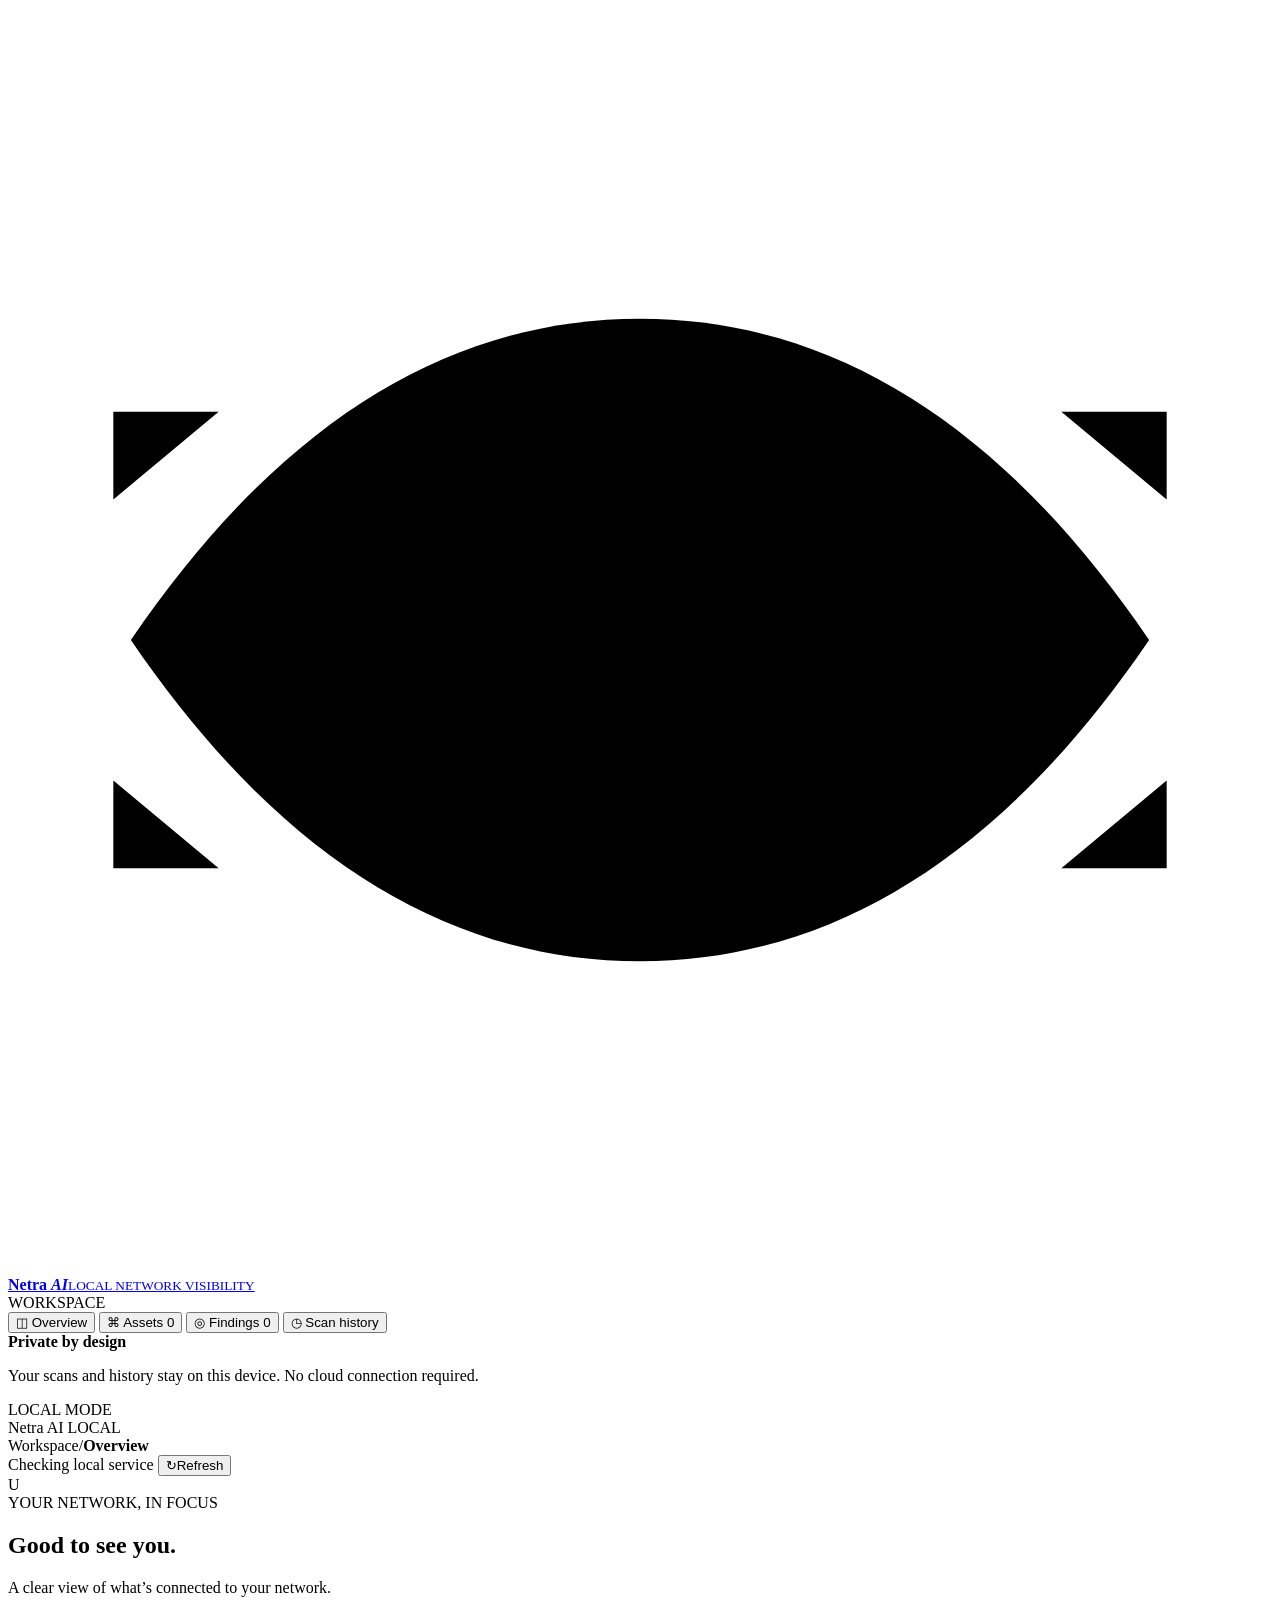
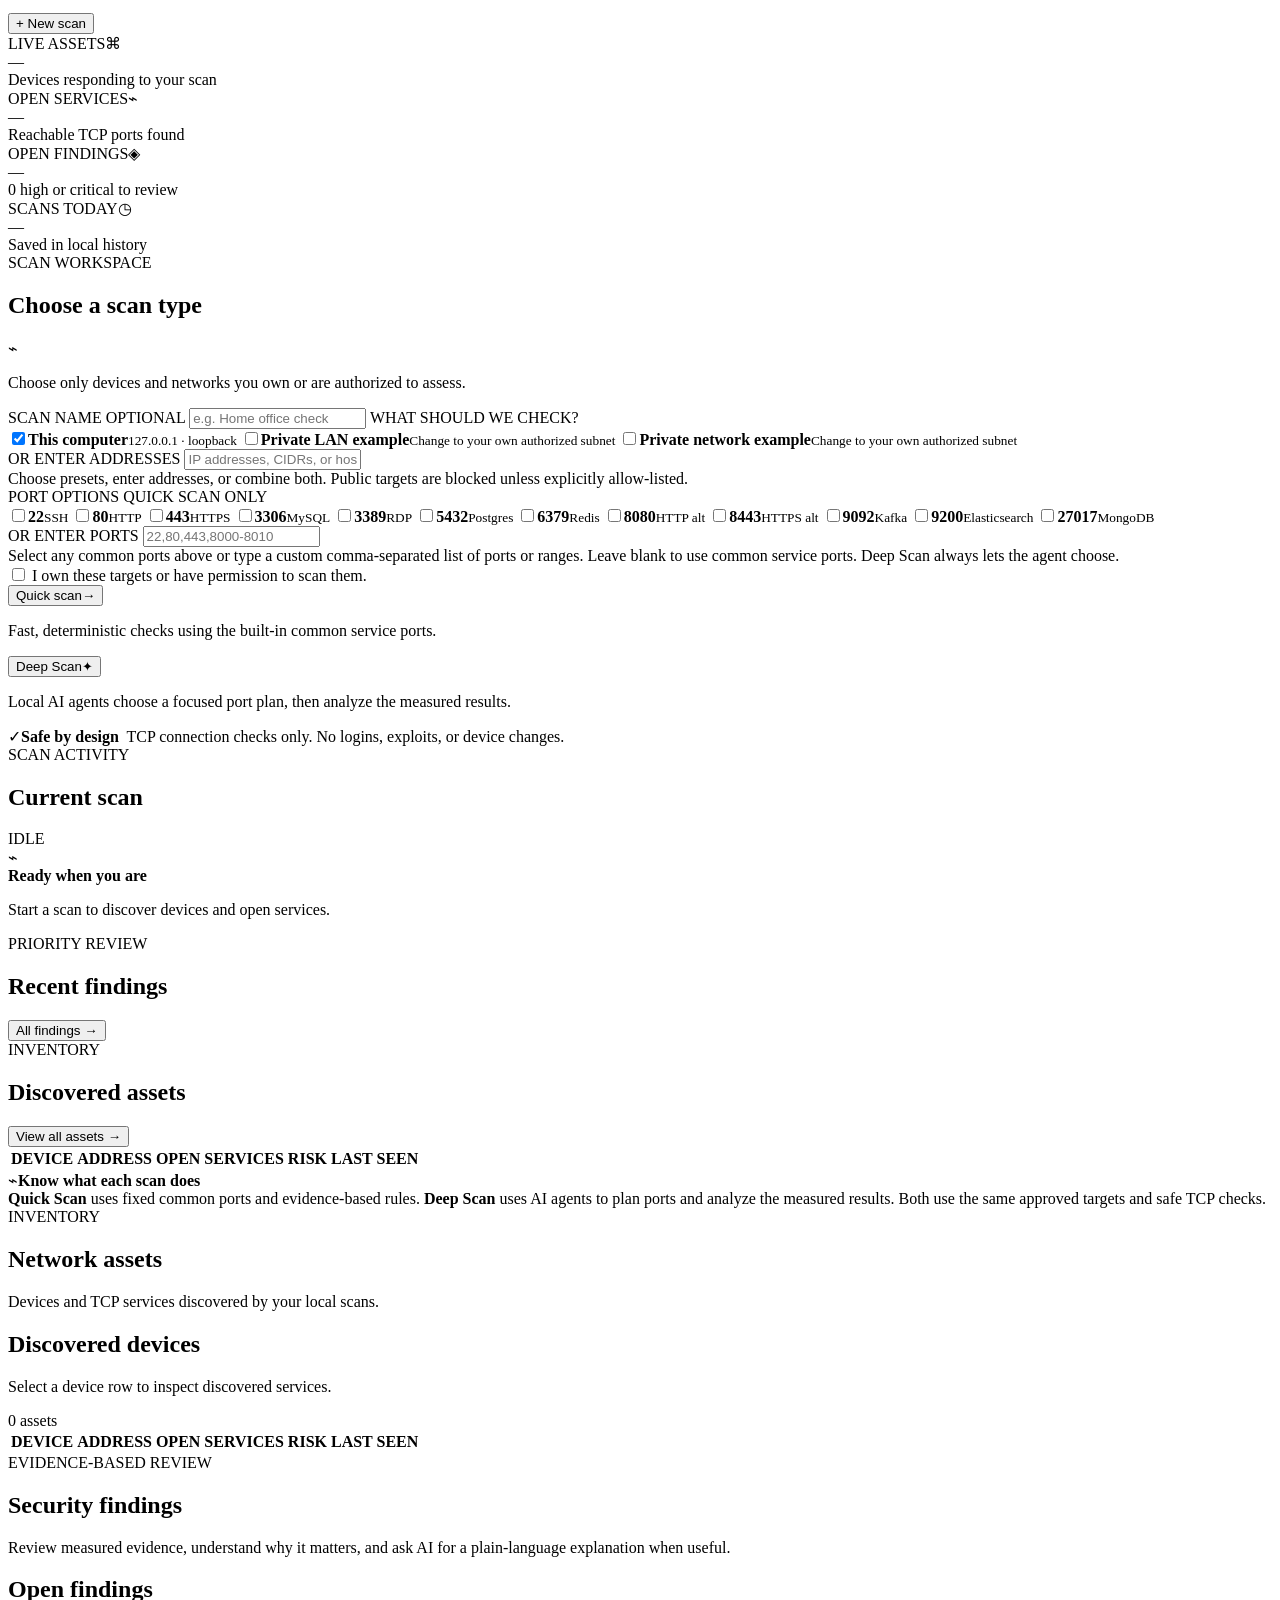
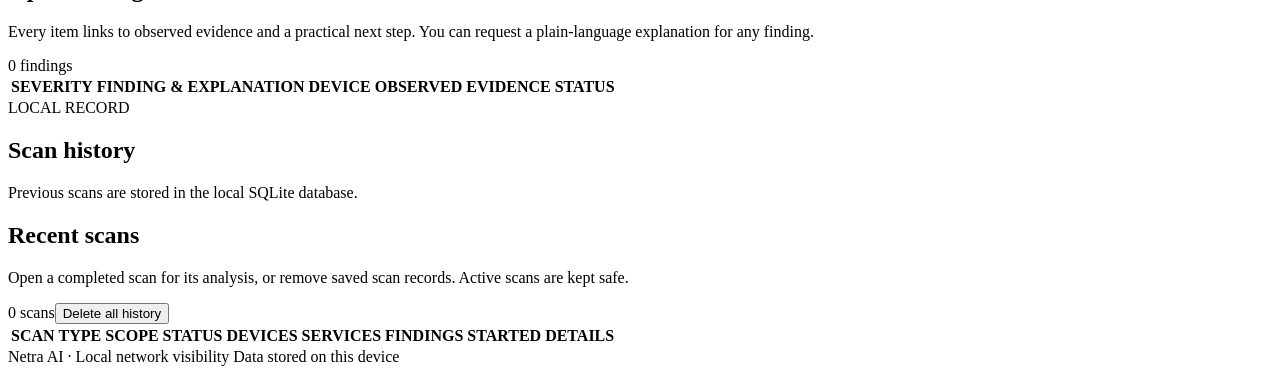
==== commit b096ec2e: "deep scan recurring bug fixed, logo added" ====
--- a/backend/app/static/index.html
+++ b/backend/app/static/index.html
@@ -6,6 +6,7 @@
     <meta name="theme-color" content="#0b1118">
     <meta name="description" content="Local-first network visibility for networks you own or are authorized to assess.">
     <title>Netra AI — Local Network Visibility</title>
+    <link rel="icon" type="image/svg+xml" href="/static/favicon.svg">
     <link rel="stylesheet" href="/static/styles.css">
   </head>
   <body>
@@ -13,7 +14,7 @@
       <aside class="sidebar">
         <a class="brand" href="/" aria-label="Netra AI home">
           <span class="brand-mark" aria-hidden="true">
-            <svg viewBox="0 0 32 32"><path d="M16 3.5 26 7v7.8c0 6.1-4.1 11.3-10 13.7-5.9-2.4-10-7.6-10-13.7V7l10-3.5Z"/><path d="m11.5 15.8 3 3 6.2-6.2"/></svg>
+            <svg viewBox="0 0 36 36"><path d="M3.5 18c4.15-6.1 8.98-9.15 14.5-9.15S28.35 11.9 32.5 18c-4.15 6.1-8.98 9.15-14.5 9.15S7.65 24.1 3.5 18Z"/><circle cx="18" cy="18" r="5.2"/><circle class="brand-pupil" cx="18" cy="18" r="2.1"/><path d="M18 4.5v3M18 28.5v3M3 14v-2.5h3M33 14v-2.5h-3M3 22v2.5h3M33 22v2.5h-3"/></svg>
           </span>
           <span class="brand-copy"><strong>Netra <em>AI</em></strong><small>LOCAL NETWORK VISIBILITY</small></span>
         </a>
@@ -42,7 +43,7 @@
           <div class="topbar-right">
             <span class="connection-pill"><span class="live-dot" id="api-dot"></span><span id="api-status">Checking local service</span></span>
             <button class="icon-button refresh-control" id="refresh-button" title="Refresh dashboard data" aria-label="Refresh dashboard data"><span aria-hidden="true">↻</span><span class="refresh-label">Refresh</span></button>
-            <div class="avatar">L</div>
+            <div class="avatar">U</div>
           </div>
         </header>
 
